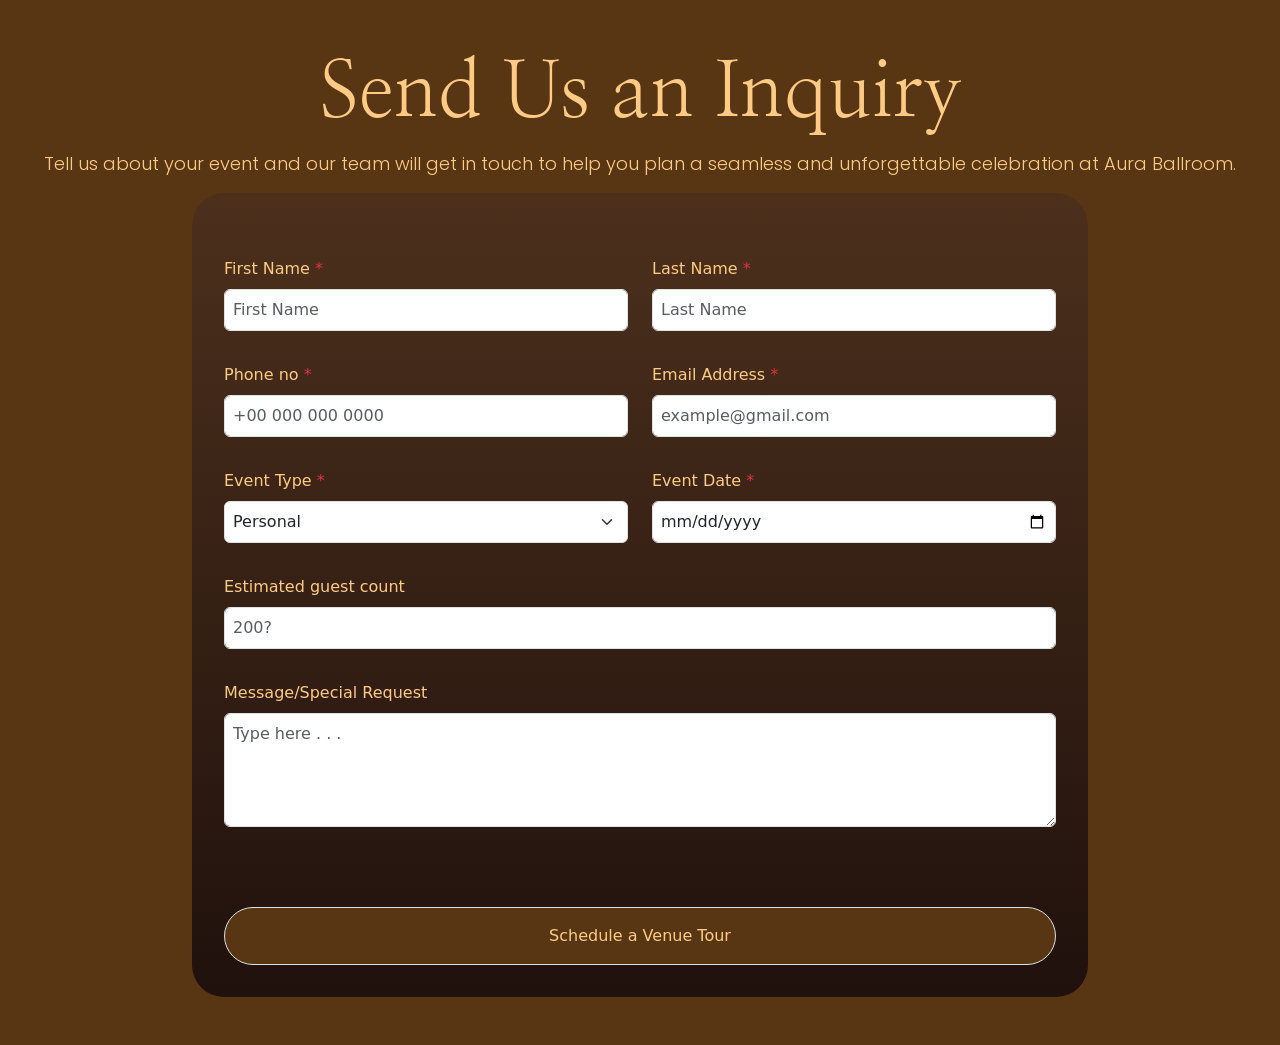
==== contact/index.html @ 557dffec "add : contact page" ====
<!DOCTYPE html>
<html lang="en">

<head>
    <meta charset="UTF-8">
    <meta name="viewport" content="width=device-width, initial-scale=1.0">
    <title>Contact - Aura</title>


    <!-- fonts -->
    <link rel="preconnect" href="https://fonts.googleapis.com">
    <link rel="preconnect" href="https://fonts.gstatic.com" crossorigin>
    <link
        href="https://fonts.googleapis.com/css2?family=Poppins:ital,wght@0,100;0,200;0,300;0,400;0,500;0,600;0,700;0,800;0,900;1,100;1,200;1,300;1,400;1,500;1,600;1,700;1,800;1,900&display=swap"
        rel="stylesheet">

    <!-- BootStrap -->
    <link href="https://cdn.jsdelivr.net/npm/bootstrap@5.3.8/dist/css/bootstrap.min.css" rel="stylesheet"
        integrity="sha384-sRIl4kxILFvY47J16cr9ZwB07vP4J8+LH7qKQnuqkuIAvNWLzeN8tE5YBujZqJLB" crossorigin="anonymous">
    <script defer src="https://cdn.jsdelivr.net/npm/bootstrap@5.3.8/dist/js/bootstrap.bundle.min.js"
        integrity="sha384-FKyoEForCGlyvwx9Hj09JcYn3nv7wiPVlz7YYwJrWVcXK/BmnVDxM+D2scQbITxI"
        crossorigin="anonymous"></script>


    <!-- css files -->
    <link rel="stylesheet" href="./../style.css">
    <link rel="stylesheet" href="./contact.css" />
</head>

<body>
    <section id="send_us_an_inquiry_section">
        <div id="send_us_an_inquiry_container" class="
            text-center 
            py-5
            ">
            <h1>Send Us an Inquiry</h1>
            <p>Tell us about your event and our team will get in touch to help you plan a seamless and unforgettable
                celebration at Aura Ballroom.</p>

            <!-- form -->
            <form id="form_container" class="
            container
            p-3
            pt-5
            rounded-5
            " style="
            width:70%;    
            background-color: transparent;
            background-image: linear-gradient(180deg, #4C301C 0%, #20110D 100%);
            ">

                <!-- first row for first last name -->
                <div class="row p-3">
                    <div class="col-6 text-start">
                        <label for="firstName" class="form-label">First Name <span class="text-danger">*</span></label>
                        <input type="text" id="firstName" class="form-control p-2" placeholder="First Name" required>
                    </div>
                    <div class="col-6 text-start">
                        <label for="lastName" class="form-label text-start">Last Name <span
                                class="text-danger">*</span></label>
                        <input type="text" id="lastName" class="form-control p-2" placeholder="Last Name" required>
                    </div>
                </div>

                <!-- second row for phone email -->
                <div class="row p-3">
                    <div class="col-6 text-start">
                        <label for="PhoneNumber" class="form-label">Phone no <span class="text-danger">*</span></label>
                        <input type="tel" id="PhoneNumber" class="form-control p-2" placeholder="+00 000 000 0000" required>
                    </div>
                    <div class="col-6 text-start">
                        <label for="email" class="form-label text-start">Email Address <span
                                class="text-danger">*</span></label>
                        <input type="email" id="email" class="form-control p-2" placeholder="example@gmail.com" required>
                    </div>
                </div>

                <!-- third row for eventTypes eventDates -->
                <div class="row p-3">
                    <div class="col-6 text-start">
                        <label for="EventType" class="form-label">Event Type <span class="text-danger">*</span></label>
                        <select id="EventType" class="form-select p-2" required>
                            <option value="personal">Personal</option>
                            <option value="corporate">Corporate</option>
                            <option value="wedding">Wedding</option>
                        </select>
                    </div>
                    <div class="col-6 text-start">
                        <label for="EventDate" class="form-label text-start">Event Date <span
                                class="text-danger">*</span></label>
                        <input type="date" id="EventDate" class="form-control p-2" required>
                    </div>
                </div>

                <!-- fourth row for guest count -->
                <div class="row p-3">
                    <div class="text-start">
                        <label for="GuestCount" class="form-label">Estimated guest count</label>
                        <input type="number" id="GuestCount" class="form-control p-2" placeholder="200?">
                    </div>
                </div>

                <!-- fifth row for message -->
                <div class="row p-3">
                    <div class="text-start">
                        <label for="Message" class="form-label">Message/Special Request</label>
                        <textarea id="Message" class="form-control p-2" rows="4" placeholder="Type here . . ."></textarea>
                    </div>
                </div>

                <!-- submit button -->
                <div class="row p-3">
                    <div class="text-center pt-5">
                        <button id="submit_form_btn" type="submit" 
                        class="p-3 rounded-5 border w-100" 
                        style="
                        border : none;
                        ">Schedule a Venue Tour</button>
                    </div>
                </div>

            </form>
        </div>
    </section>
</body>

</html>
---- style.css ----
@font-face {
    font-family : inter;
    src : url("./public/assets/fonts/Inter/Inter-VariableFont_opsz,wght.ttf") format("truetype");
    font-weight: 100 900;
    font-style: normal;
    font-display :swap;
}
@font-face {
    font-family : inter;
    src : url("./public/assets/fonts/Inter/Inter-Italic-VariableFont_opsz,wght.ttf") format("truetype");
    font-weight: 100 900;
    font-style: italic;
    font-display :swap;
}
@font-face {
    font-family : Nanum Myeongjo ExtraBold;
    src : url("./public/assets/fonts/Nanum_Myeongjo/NanumMyeongjo-ExtraBold.ttf") format("truetype");
    font-display :swap;
}
@font-face {
    font-family : Nanum Myeongjo Bold;
    src : url("./public/assets/fonts/Nanum_Myeongjo/NanumMyeongjo-Bold.ttf") format("truetype");
    font-display :swap;
}
@font-face {
    font-family : Nanum Myeongjo;
    src : url("./public/assets/fonts/Nanum_Myeongjo/NanumMyeongjo-Regular.ttf") format("truetype");
    font-display :swap;
}

:root {
    /* Brand Colors */
    --e-global-color-primary: #25120E;
    --e-global-color-secondary: #FEF5EA;
    --e-global-color-accent: #FFB858;
    --e-global-color-skin: #FFDCA6;
    --e-global-color-lightbrown: #3A2118;
    --e-global-color-white: #FFFFFF;
    --e-global-color-rosegold: #FFCB84;
    --e-global-color-darkestbrown: #1B0707;
    --e-global-color-brown: #2B1B14;
}

/* Global */
*,
::before,
::after {
    box-sizing: border-box;
    margin: 0;
    padding: 0;
}

body {
    background-color: var(--e-global-color-secondary);
    color: var(--e-global-color-primary);
}

li {
    list-style: none;
}

/* white bg section template */
.light_bg_section {
    background-color: var(--e-global-color-secondary);
    color: var(--e-global-color-primary);
    text-align: center;
    padding: 4rem 0rem;
    display: flex;
    justify-content: center;
    flex-direction: column;
    align-items: center;
}

/* brown bg section template */
.darkest_bg_section {
    background-color: var(--e-global-color-darkestbrown);
    color: var(--e-global-color-accent);
    text-align: center;
    padding: 4rem 0rem;
    display: flex;
    justify-content: center;
    flex-direction: column;
    align-items: center;
}

/* dark brown bg section template */
.brown_bg_section {
    background-color: var(--e-global-color-brown);
    color: var(--e-global-color-accent);
    text-align: center;
    padding: 4rem 0rem;
    display: flex;
    justify-content: center;
    flex-direction: column;
    align-items: center;
}

.brown_bg_section>h2 {
    color: var(--e-global-color-accent);
    font-size: 2rem;
    padding: 1rem;
}

/* divider */
.divider {
    padding: 1rem;
}


/* navbar section */
.logo>img {
    height: 5rem;
}

.navbar {
    background-color: var(--e-global-color-primary);
    color: var(--e-global-color-white);
    display: flex;
    align-items: center;
    justify-content: space-between;
    padding: 0 6rem;
    height: 6rem;
    width: 100%;
    flex-wrap: wrap;    
    font-family: "Inter", Sans-serif;
    font-size: 1rem;
    font-weight: 400;
}

.navbar>ul {
    list-style: none;
    display: flex;
    gap: 3rem;
}

.navbar>ul>li {
    position: relative;
}

.navbar>ul>li>a,
.navbar>a {
    color: var(--e-global-color-white);
    text-decoration: none;
}

.navbar_submenu {
    display: none;
    position: absolute;
    top: 100%;
    left: 0;
    list-style: none;
    background-color: var(--e-global-color-primary);
    padding: 1rem;
    min-width: 180px;
    box-shadow: 0px 8px 16px rgba(0, 0, 0, 0.2);
    z-index: 9;


    flex-direction: column;
    gap: 1rem;
}

.navbar_submenu>li>a {
    color: var(--e-global-color-white);
    text-decoration: none;
    display: block;
    white-space: nowrap;
}


.navbar>ul>li:hover .navbar_submenu {
    display: flex;
}

.navbar>ul>li>a.active {
    color: var(--e-global-color-accent);
    text-decoration: none;
}

.navbar ul li a:hover {
    color: var(--e-global-color-accent);
    text-decoration: none;
    transition: color 0.2s ease-in-out;
}

.btn {
    background: linear-gradient(180deg, #E3A64F 0%, #AD6908 100%);
    color: var(--e-global-color-primary);
    padding: 0.5rem 2rem;
    border: 1px solid var(--e-global-color-skin);
    border-radius: 2rem;
    height: 3rem;
    cursor: pointer;
    display: flex;
    align-items: center;
}

.bg_video_section {
    display: grid;
    width: 100%;
    height: 100vh;
    overflow: hidden;
}

.bg_video_section>video,
.bg_video_text_overlay {
    grid-area: 1 / 1;
    width: 100%;
    height: 100%;
}

.bg_video_section>video {
    object-fit: cover;
    pointer-events: none;
}

.bg_video_text_overlay {
    display: flex;
    flex-direction: column;
    justify-content: center;
    align-items: center;
    text-align: center;
    color: #ffffff;
    background: rgba(0, 0, 0, 0.4);
    z-index: 2;
}

.bg_video_text_overlay>h2 {
    color: #FFB858;
    padding: 1rem;
    font-family: "Poppins", Sans-serif;
    font-size: 36px;
    font-weight: 300;
    letter-spacing: 1px;
}

.bg_video_text_overlay>h1 {
    color: #ffdca6;
    font-family: "Nanum Myeongjo", Sans-serif;
    font-size: 60px;
    font-weight: 400;
    line-height: 1.3em;
;
}

/* hero_2 section */
.hero_2 h2 {
    font-family: "Poppins", Sans-serif;
    font-size: 32px;
    font-weight: 300;
    letter-spacing: 2px;
    color: #25120e;
}

.hero_2 h1 {
    font-family: "Nanum Myeongjo", Sans-serif;
    font-size: 60px;
    font-weight: 400;
}

.hero_2 p {
    color: #25120e;
    padding: 1rem;
    width: 60%;
    text-align: center;
    font-family: "Poppins", Sans-serif;
    font-size: 18px;
    font-weight: 300;
}


.btn_book_a_venue {
    background: var(--e-global-color-lightbrown);
    color: var(--e-global-color-rosegold);
    padding: 0.5rem 1.5rem;
    border: 1px solid var(--e-global-color-skin);
    border-radius: 2rem;
    cursor: pointer;
    display: flex;
    align-items: center;
    justify-content: center;
    font-family: "Inter", Sans-serif;
    font-size: 20px;
    font-weight: 400;
}

/* features section */
.feature_bar {
    background-color: var(--e-global-color-lightbrown);
    color: var(--e-global-color-accent);
    padding: 1rem 6rem;
    border-bottom: 1px solid var(--e-global-color-skin);
}

.feature_bar ul {
    list-style: none;
    display: flex;
    flex-direction: row;
    justify-content: space-around;
    align-items: center;
    flex-wrap: wrap;
    width: 100%;
    font-family: "Poppins", Sans-serif;
    font-size: 16px;
    font-weight: 300;
}

/* carousal_section */

.carousal_section{
    background-color: var(--e-global-color-brown);
    position : relative;
    padding: 1rem;
}

.carousal_slider{
    position : relative;
    background-color : blue;
    height : 60vh;
    width : 100%;
    overflow : hidden;
    border-radius: 1rem;
}

.carousal_item > img{
    position : absolute;
    top : 0;
    left : 50%;
    height : 100%;
    width : 100%;
    transform : translateX(-50%);
    object-fit : cover;
    object-position : center center;
}

.carousal_item{
    opacity: 0;
    visibility: hidden;
    z-index: 0;
}

.active {
    opacity: 1;
    visibility: visible;
    z-index: 5;
}

.carousal_controls{
    display : flex;
    justify-content : space-between;
    position : absolute;
    z-index : 9;
    top : 50%;
    width: 100%;
    transform : translateY(-50%);
    transform : translateX(-1%);
}

.carousal_controls > button{
    background: linear-gradient(180deg, #E3A64F 0%, #AD6908 100%);
    color: var(--e-global-color-primary);
    padding: 2rem 0.5rem;
    border: 1px solid var(--e-global-color-skin);
    border-radius: 2rem;
    height: 3rem;
    cursor: pointer;
    display: flex;
    align-items: center;
}

/* services section */
.services h2 {
    font-family: "Poppins", Sans-serif;
    font-size: 32px;
    font-weight: 300;
    letter-spacing: 2px;
}

.services h1 {
    color: var(--e-global-color-rosegold);
    width: 60%;
    font-family: "Nanum Myeongjo", Sans-serif;
    font-size: 60px;
    font-weight: 400;
}

.services>div>p {
    color: var(--e-global-color-white);
    padding: 1rem;
    width: 60%;
    text-align: center;
    font-family: "Poppins", Sans-serif;
    font-size: 18px;
    font-weight: 300;
}

.btn_explore_all_services {
    padding: 1rem 2rem;
    cursor: pointer;    
    font-family: "Poppins", Sans-serif;
    font-size: 24px;
    font-weight: 300;
}

.services_cards {
    display: grid;
    grid-template-columns: repeat(2, 1fr);
    grid-template-rows: repeat(2, 1fr);
    justify-content: center;
    gap: 3rem;
    padding: 4rem 0rem;
}

.services_card {
    border: 1px solid var(--e-global-color-accent);
    background-color: var(--e-global-color-lightbrown);
    display: flex;
    flex-direction: column;
    justify-content: space-between;
    border-radius: 1rem;
    padding: 1.5rem;
    width: 40vw;
}

.services_card>img {
    border: 2px solid var(--e-global-color-accent);
    width: 100%;
    border-radius: 1rem;
}

.services_card>h2 {
    padding-top: 1rem;
    font-family: "Nanum Myeongjo", Sans-serif;
    font-size: 36px;
    font-weight: 400;
}

.services_card>p {
    color: var(--e-global-color-white);
    padding: 1rem;
    text-align: center;
    font-family: "Poppins", Sans-serif;
    font-size: 18px;
    font-weight: 300;
}


/* why choose auraballroom section */
.why_choose_aura_ballroom h2 {
    color: var(--e-global-color-primary);
    font-family: "Poppins", Sans-serif;
    font-size: 32px;
    font-weight: 300;
    letter-spacing: 2px;
}

.why_choose_aura_ballroom h1 {
    color: var(--e-global-color-primary);
    width: 60%;
    font-family: "Nanum Myeongjo", Sans-serif;
    font-size: 60px;
    font-weight: 400;
}

.why_choose_aura_ballroom>p {
    color: var(--e-global-color-primary);
    padding: 1rem;
    width: 60%;
    text-align: center;
    font-family: "Poppins", Sans-serif;
    font-size: 18px;
    font-weight: 300;
}

.cards_container {
    display: grid;
    grid-template-columns: repeat(3, 1fr);
    grid-template-rows: repeat(2, 1fr);
    justify-content: center;
    align-items: center;
    gap: 2rem;
    padding: 2rem;
}

.cards_container>.card {
    border: 1px solid var(--e-global-color-accent);
    background-color: var(--e-global-color-lightbrown);
    display: flex;
    flex-direction: column;
    align-items: center;
    border-radius: 1rem;
    padding: 1.5rem;
    height: 100%;
}

.cards_container>.card>h2 {
    color: var(--e-global-color-accent);
    padding: 0.5rem 0rem;    
    font-family: "Nanum Myeongjo", Sans-serif;
    font-size: 26px;
    font-weight: 400;
}

.cards_container>.card>p {
    padding-top: 1rem;
    color: var(--e-global-color-white);
    font-family: "Poppins", Sans-serif;
    font-size: 15px;
    font-weight: 300;
}

.card_icon {
    width: 2rem;
    height: 2rem;
    border-radius: 50%;
    margin-bottom: 1rem;
}

.card_icon svg {
    width: 100%;
    height: 100%;
    fill: var(--e-global-color-accent);
}

.btn_book_a_private_tour {
    color: var(--e-global-color-brown);
    padding: 0.5rem 2rem;
    height: 3rem;
    cursor: pointer;
    display: flex;
    align-items: center;
    font-family: "Poppins", Sans-serif;
    font-size: 24px;
    font-weight: 300;
}

/* our venue section */
.our_venue_section {
    background-color: #3A2418;
    color: var(--e-global-color-rosegold);
    display: flex;
    flex-direction: column;
    align-items: center;
    padding: 4rem 0rem;
}

.our_venue_section>h2 {
    color: var(--e-global-color-accent);
    font-family: "Poppins", Sans-serif;
    font-size: 32px;
    font-weight: 300;
    letter-spacing: 2px;
}

.our_venue_section>h1 {
    color: var(--e-global-color-rosegold);
    width: 60%;
    font-family: "Nanum Myeongjo", Sans-serif;
    font-size: 60px;
    font-weight: 400;
}

.our_venue_content {
    display: flex;
    gap: 1rem;
    padding: 3rem 0rem;
    max-width: 80%;
}

.our_venue_content>div>img {
    border-radius: 1rem;
    height: 80vh;
}

.our_venue_features {
    color: var(--e-global-color-rosegold);
    display: flex;
    flex-direction: column;
    justify-content: space-between;
    height: 80vh;
}

.our_venue_feature {
    border: 1px solid var(--e-global-color-accent);
    border-radius: 1rem;
    height: 30%;
}

.our_venue_feature>h2 {
    padding: 1rem;
    font-family: "Nanum Myeongjo", Sans-serif;
    font-size: 24px;
    font-weight: 400;
}

.our_venue_feature>p {
    padding: 1rem;
    font-family: "Poppins", Sans-serif;
    font-size: 12px;
    font-weight: 300;
}

/* a_glimpse_of_the_aura_experience_section */
.a_glimpse_of_the_aura_experience_section {
    background-color: #2B1B14;
    padding: 4rem 0rem;
    display: flex;
    flex-direction: column;
    align-items: center;
    padding: 4rem 0rem;
}

.a_glimpse_of_the_aura_experience_section>h2 {
    color: var(--e-global-color-accent);
    padding: 1rem;
    font-family: "Poppins", Sans-serif;
    font-size: 28px;
    font-weight: 300;
}

.a_glimpse_of_the_aura_experience_category_bar {
    padding: 1rem;
    display: flex;
    gap: 0.5rem;
}

.a_glimpse_of_the_aura_experience_category_item {
    background-color: #55361E;
    color: var(--e-global-color-accent);
    border: 1px solid var(--e-global-color-accent);
    border-radius: 1rem;
    padding: 0.5rem 1rem;
    font-size: 0.8rem;
}

.photo_grid {
    display: grid;
    grid-template-columns: repeat(3, 1fr);
    grid-template-rows: repeat(2, 1fr);
    gap: 1rem;
}

.photo_grid_item>img {
    border: 2px solid var(--e-global-color-accent);
    border-radius: 1rem;
}

.btn_explore_full_gallery {
    color: var(--e-global-color-accent);
    padding: 4rem 0rem;
    cursor: pointer;
    font-family: "Poppins", Sans-serif;
    font-size: 24px;
    font-weight: 300;
}

/* what_our_clients_say_section */
.what_our_clients_say_section {
    background-color: #F7F1E8;
    color: #25120e;
    display: flex;
    flex-direction: column;
    align-items: center;
    padding: 4rem 0rem;
}

.what_our_clients_say_section>h2 {
    font-family: "Poppins", Sans-serif;
    font-size: 32px;
    font-weight: 300;
    letter-spacing: 2px;
}

.what_our_clients_say_section>h1 {
    font-family: "Nanum Myeongjo", Sans-serif;
    font-size: 60px;
    font-weight: 400;
}

.what_our_clients_say_section>p {
    font-family: "Poppins", Sans-serif;
    font-size: 18px;
    font-weight: 300;
}

.customer_review_container {
    display: grid;
    grid-template-columns: repeat(3, 1fr);
    justify-content: center;
    gap: 1rem;
    padding: 6rem 6rem;
}

.customer_review_card {
    background-color: var(--e-global-color-lightbrown);
    display: flex;
    flex-direction: column;
    align-items: center;
    border-radius: 0.5rem;
    padding: 1.5rem;
    height: 70vh;
}

.customer_review_pfp>svg {
    fill: #C9A04E;
    width: 5rem;
    height: 5rem;
    border-radius: 50%;
    margin-bottom: 1rem;
}

.customer_review_stars {
    color: #C9A04E;
    font-family: "Nanum Myeongjo", Sans-serif;
    font-size: 24px;
    font-weight: 600;
}

.customer_review_text {
    color: #D9CFC4;
    text-align: center;
    padding: 1rem 0rem;
    font-family: "Poppins", Sans-serif;
    font-size: 16px;
    font-weight: 300;
}

.customer_review_name {
    color: #FFB858;
    text-align: center;
    padding: 1rem 0rem;
    font-family: "Poppins", Sans-serif;
    font-size: 20px;
    font-weight: 400;
}

.customer_review_event {
    color: #FFFFFF;
    font-family: "Poppins", Sans-serif;
    font-size: 16px;
    font-weight: 400;
}

/* where_we_serve_section */
.where_we_serve_section {
    padding: 4rem 0rem;
    background-color: #3A2418;
    display: flex;
    flex-direction: column;
    align-items: center;
    text-align: center;
}

.where_we_serve_section>h2 {
    color: #FFB858;
    font-family: "Poppins", Sans-serif;
    font-size: 32px;
    font-weight: 300;
    letter-spacing: 2px;
}

.where_we_serve_section>h1 {
    color: #FFCB84;
    font-family: "Nanum Myeongjo", Sans-serif;
    font-size: 60px;
    font-weight: 400;
}

.where_we_serve_section>p {
    color: #FFFFFF;
    max-width: 800px;
    font-family: "Poppins", Sans-serif;
    font-size: 18px;
    font-weight: 300;
}

.capsule_pointers {
    padding: 3rem;
    display: flex;
    justify-content: center;
    gap: 1rem;
}

.capsule {
    border: 1px solid #FFB858;
    background-color: #2B1B14;
    border-radius: 8rem;
    display: flex;
    align-items: center;
    padding: 1rem;
    gap: 1rem;
    width: 25%;
}

.capsule_icon>svg {
    fill: #C9A04E;
    height: 2em;
}

.capsule_text {
    color: #FFFFFF;
    text-align: left;    
    font-family: "Poppins", Sans-serif;
    font-size: 20px;
    font-weight: 300;
}

.map>iframe {
    border: 2px solid #FFB858;
    border-radius: 1rem;
    width: 80vw;
    height: 60vh;
}

/* service_areas_section */
.service_areas_section {
    background-color: #2B1B14;
    color: #FFB858;
    display: flex;
    flex-direction: column;
    align-items: center;
    padding: 2rem 0rem;
}

.service_areas_section>h1 {
    font-family: "Poppins", Sans-serif;
    font-size: 28px;
    font-weight: 300;
}

.areas_list {
    display: flex;
    justify-content: center;
    flex-wrap: wrap;
    padding: 2rem 0rem;
    gap: 0.5rem;
    width: 80%;
    font-family: "Poppins", Sans-serif;
    font-size: 15px;
    font-weight: 300;
}

.areas_list>li:not(:last-child)::after {
    content: "|";
    margin: 0 0.75rem;
}

/* begin_your_journey_section */
.begin_your_journey_section {
    background-color: #F7F1E8;
    color: #25120E;
    display: flex;
    flex-direction: column;
    align-items: center;
    text-align: center;
    padding: 4rem 0rem;
}

.begin_your_journey_section>h1 {
    font-family: "Poppins", Sans-serif;
    font-size: 32px;
    font-weight: 300;
    letter-spacing: 2px;
}

.begin_your_journey_section>h2 {
    width: 70%;
    font-family: "Nanum Myeongjo", Sans-serif;
    font-size: 60px;
    font-weight: 400;
}

.divider_v1 {
    width: 4rem;
    height: 2px;
    background-color: #A8783C;
    margin: 2rem auto;
    border: none;
}

.begin_your_journey_section>p {
    width: 70%;
    font-family: "Poppins", Sans-serif;
    font-size: 18px;
    font-weight: 300;
}

.buttons_bar {
    display: flex;
    gap: 1rem;
    padding: 2rem 0rem;
}

.book_a_venue_btn {
    background-color: #2B1B14;
    color: #FFB858;
    border: 2px solid #FFB858;
    border-radius: 2rem;
    padding: 0.5rem 1rem;
    font-family: "Inter", Sans-serif;
    font-size: 16px;
    font-weight: 400;
}

.check_availability_btn {
    border: 1px solid #2B1B14;
    background-color: transparent;
    color: #2B1B14;
    border-radius: 2rem;
    font-size: 1.2rem;
    padding: 0.5rem 1rem;
    font-family: "Inter", Sans-serif;
    font-size: 16px;
    font-weight: 400;
}

/* get in touch section */
.get_in_touch_section>h1 {
    color: #FFB858;
    font-family: "Poppins", Sans-serif;
    font-size: 32px;
    font-weight: 300;
    letter-spacing: 2px;
}

.get_in_touch_section>h2 {
    color: #FFCB84;
    width: 70%;
    font-family: "Nanum Myeongjo", Sans-serif;
    font-size: 60px;
    font-weight: 400;
}

.get_in_touch_section>p {
    color: #D9CFC4;
    padding: 1rem;
    width: 70%;
    text-align: center;
    font-family: "Poppins", Sans-serif;
    font-size: 18px;
    font-weight: 300;
}

.get_in_touch_section {
    background-color: #5A3A20;
    display: flex;
    flex-direction: column;
    align-items: center;
    text-align: center;
    padding: 4rem 0rem;
}

.contact_info_area {
    width: 4rem;
    padding: 4rem 6rem;
    display: flex;
    gap: 1rem;
    width: 100%;
}

.contact_information {
    background-color: #4A2E18;
    border: 2px solid #C9A04E;
    border-radius: 1rem;
    width: 30vw;
    padding: 2rem;
    display: flex;
    flex-direction: column;
    gap: 2rem;
}

.contact_information>h3 {
    color: #E8C97A;
    padding: 0.5rem 0rem;
    text-align: left;
    font-family: "Poppins", Sans-serif;
    font-size: 24px;
    font-weight: 400;
}

.info_item {
    display: flex;
    align-items: center;
    gap: 1rem;
}

.info_item_icon>svg {
    fill: #C9A04E;
    height: 2.5rem;
    width: 2.5rem;
}

.info_item_details {
    display: flex;
    flex-direction: column;
    text-align: left;
    gap: 1rem;
}

.info_item_heading {
    color: #FFFFFF;
    font-family: "Poppins", Sans-serif;
    font-size: 18px;
    font-weight: 300;
}

.info_item_description {
    color: #FFCB84;
    font-family: "Poppins", Sans-serif;
    font-size: 18px;
    font-weight: 400;
}

.event_inquiry_form {
    background-color: #4A2E18;
    border: 2px solid #C9A04E;
    border-radius: 1rem;
    width: 70%;
    padding: 2rem;
    display: flex;
    flex-direction: column;
    align-items: flex-start;
    gap: 2rem;
}

.event_inquiry_form>h3 {
    color: #E8C97A;
    text-align: left;
    font-family: "Poppins", Sans-serif;
    font-size: 24px;
    font-weight: 400;
}

.event_inquiry_form>p {
    color: #FFFFFF;
    text-align: left;
    font-family: "Poppins", Sans-serif;
    font-size: 16px;
    font-weight: 300;
}

.event-inquiry-form {
    width: 100%;
    display: flex;
    flex-direction: column;
    gap: 1.5rem;
}


.form-row {
    display: flex;
    gap: 1.5rem;
    width: 100%;
}


.form-group {
    display: flex;
    flex-direction: column;
    align-items: flex-start;
    gap: 0.5rem;
    flex: 1;
    width: 100%;
}


.field-container {
    display: flex;
    flex-direction: column;
    align-items: flex-start;
    gap: 0.25rem;
    flex: 1;
    width: 100%;
}


.form-group>label {
    color: #ffb858;
    font-size: 1.1rem;
    font-weight: 400;
}


.field-container>label {
    color: #FFCB84;
    font-size: 0.9rem;
    font-weight: 300;
    margin-top: 0.2rem;
}

.event-inquiry-form label .required {
    color: #ff4d4d;
    font-weight: bold;
    margin-left: 2px;
}


.event-inquiry-form input[type="text"],
.event-inquiry-form input[type="tel"],
.event-inquiry-form input[type="email"],
.event-inquiry-form input[type="date"],
.event-inquiry-form input[type="number"],
.event-inquiry-form select,
.event-inquiry-form textarea {
    width: 100%;
    box-sizing: border-box;
    background-color: #5A3A20;
    border: 1px solid #C9A04E;
    border-radius: 0.5rem;
    padding: 0.8rem 1rem;
    color: #FFFFFF;
    font-size: 1.1rem;
    outline: none;
    font-family: inherit;
    transition: border-color 0.2s ease-in-out;
}


.event-inquiry-form input:focus,
.event-inquiry-form select:focus,
.event-inquiry-form textarea:focus {
    border-color: #FFB858;
}


.event-inquiry-form select {
    appearance: none;
    background-image: url("data:image/svg+xml;charset=UTF-8,%3csvg xmlns='http://w3.org' viewBox='0 0 24 24' fill='%23C9A04E'%3e%3cpath d='M7 10l5 5 5-5z'/%3e%3c/svg%3e");
    background-repeat: no-repeat;
    background-position: right 1rem center;
    background-size: 1.5rem;
    padding-right: 2.5rem;
}


.event-inquiry-form textarea {
    resize: vertical;
    min-height: 8rem;
}


.submit-btn {
    background: none;
    border: none;
    color: #FFB858;
    font-size: 1.2rem;
    font-weight: 400;
    cursor: pointer;
    padding: 0.5rem 0rem;
    display: inline-flex;
    align-items: center;
    gap: 0.5rem;
    transition: color 0.2s ease;
}

.submit-btn:hover {
    color: #FFFFFF;
}


/* footer */
footer {
    background-color: var(--e-global-color-darkestbrown);
    color: var(--e-global-color-white);
    padding: 2rem 6rem;
    text-align: center;
}

.footer-nav {
    color: var(--e-global-color-white);
    display: flex;
    justify-content: space-between;
    align-items: flex-start;
    gap: 2rem;
}

.footer-nav ul {
    flex-direction: column;
    list-style: none;
    display: flex;
    align-items: flex-start;
    gap: 1.5rem;
    font-size: 1rem;
}

.footer-nav h2 {
    color: var(--e-global-color-accent);
    font-family: "Poppins", Sans-serif;
    font-size: 18px;
    font-weight: 300;
}

.footer-nav a, 
.footer-nav li {
    color: var(--e-global-color-white);
    text-decoration: none;
    font-family: "Poppins", Sans-serif;
    font-size: 16px;
    font-weight: 400;
}

.footer_brand_space {
    display: flex;
    flex-direction: column;
    align-items: center;
    gap: 1rem;
}


.footer_brand_logo>img {
    width: 18vw;
    padding-bottom: 1rem;
}

.footer_brand_description {
    text-align: left;
    width: 20vw;
    font-family: "Poppins", Sans-serif;
    font-size: 16px;
    font-weight: 300;
}

.footer_copyright_bar {
    display: flex;
    justify-content: space-between;
    align-items: center;
    padding: 1rem 0 0 0;
    color: var(--e-global-color-accent);
    font-family: "Poppins", Sans-serif;
    font-size: 14px;
    font-weight: 300;
}
---- contact/contact.css ----
@font-face{
    font-family : "Nanum Myeongjo";
    src : url("./public/assets/fonts/Nanum_Myeongjo/NanumMyeongjo-Regular.ttf") format("truetype");
}

@font-face{
    font-family : "Inter";
    src : url("./public/assets/fonts/Inter/Inter-VariableFont_opsz,wght.ttf") format("truetype");
}


#send_us_an_inquiry_container {
    background-color: #583614;
    color: #FFCB84;
}

#send_us_an_inquiry_container > h1 {
    font-family: "Nanum Myeongjo", Sans-serif;
    font-size: 78px;
    font-weight: 400;
}

#send_us_an_inquiry_container > p {
    font-family: "Poppins", Sans-serif;
    font-size: 18px;
    font-weight: 300;
}

#submit_form_btn{
    color : #FFCB84;
    background-color : #583614;
}

#submit_form_btn:hover {
    opacity : 0.7;
}
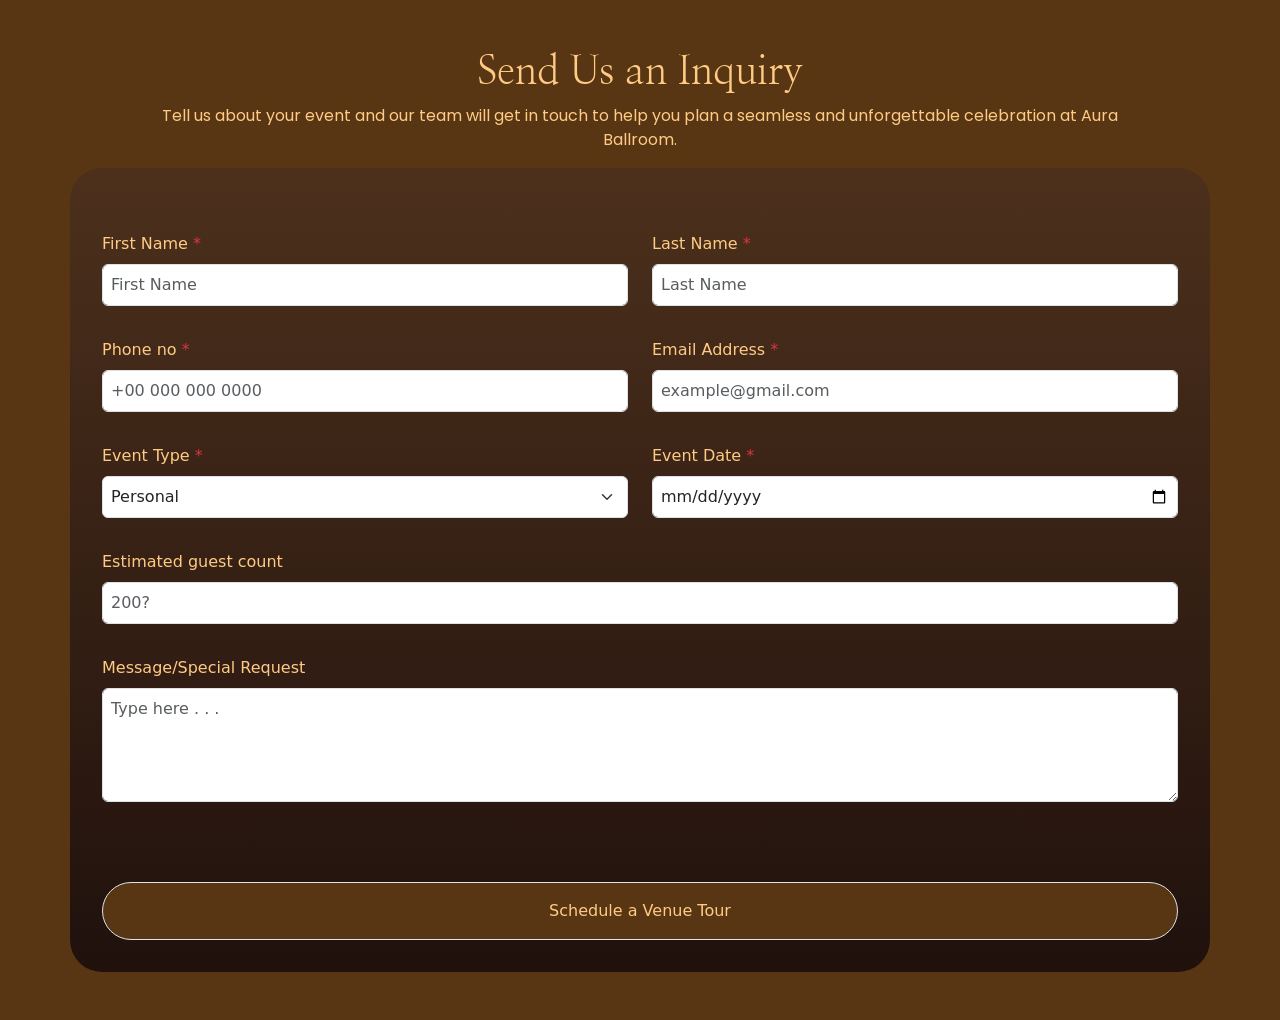
==== commit 7461e9f1: "update : responsive contact page" ====
--- a/contact/index.html
+++ b/contact/index.html
@@ -33,8 +33,8 @@
             text-center 
             py-5
             ">
-            <h1>Send Us an Inquiry</h1>
-            <p>Tell us about your event and our team will get in touch to help you plan a seamless and unforgettable
+            <h1 class="h1">Send Us an Inquiry</h1>
+            <p class="w-75 mx-auto">Tell us about your event and our team will get in touch to help you plan a seamless and unforgettable
                 celebration at Aura Ballroom.</p>
 
             <!-- form -->
@@ -44,18 +44,17 @@
             pt-5
             rounded-5
             " style="
-            width:70%;    
             background-color: transparent;
             background-image: linear-gradient(180deg, #4C301C 0%, #20110D 100%);
             ">
 
                 <!-- first row for first last name -->
                 <div class="row p-3">
-                    <div class="col-6 text-start">
+                    <div class="text-start col-md-6">
                         <label for="firstName" class="form-label">First Name <span class="text-danger">*</span></label>
                         <input type="text" id="firstName" class="form-control p-2" placeholder="First Name" required>
                     </div>
-                    <div class="col-6 text-start">
+                    <div class="text-start  col-md-6">
                         <label for="lastName" class="form-label text-start">Last Name <span
                                 class="text-danger">*</span></label>
                         <input type="text" id="lastName" class="form-control p-2" placeholder="Last Name" required>
@@ -64,11 +63,11 @@
 
                 <!-- second row for phone email -->
                 <div class="row p-3">
-                    <div class="col-6 text-start">
+                    <div class=" text-start col-md-6">
                         <label for="PhoneNumber" class="form-label">Phone no <span class="text-danger">*</span></label>
                         <input type="tel" id="PhoneNumber" class="form-control p-2" placeholder="+00 000 000 0000" required>
                     </div>
-                    <div class="col-6 text-start">
+                    <div class=" text-start col-md-6">
                         <label for="email" class="form-label text-start">Email Address <span
                                 class="text-danger">*</span></label>
                         <input type="email" id="email" class="form-control p-2" placeholder="example@gmail.com" required>
@@ -77,7 +76,7 @@
 
                 <!-- third row for eventTypes eventDates -->
                 <div class="row p-3">
-                    <div class="col-6 text-start">
+                    <div class=" text-start col-md-6">
                         <label for="EventType" class="form-label">Event Type <span class="text-danger">*</span></label>
                         <select id="EventType" class="form-select p-2" required>
                             <option value="personal">Personal</option>
@@ -85,7 +84,7 @@
                             <option value="wedding">Wedding</option>
                         </select>
                     </div>
-                    <div class="col-6 text-start">
+                    <div class=" text-start col-md-6">
                         <label for="EventDate" class="form-label text-start">Event Date <span
                                 class="text-danger">*</span></label>
                         <input type="date" id="EventDate" class="form-control p-2" required>
--- a/contact/contact.css
+++ b/contact/contact.css
@@ -16,14 +16,10 @@
 
 #send_us_an_inquiry_container > h1 {
     font-family: "Nanum Myeongjo", Sans-serif;
-    font-size: 78px;
-    font-weight: 400;
 }
 
 #send_us_an_inquiry_container > p {
     font-family: "Poppins", Sans-serif;
-    font-size: 18px;
-    font-weight: 300;
 }
 
 #submit_form_btn{
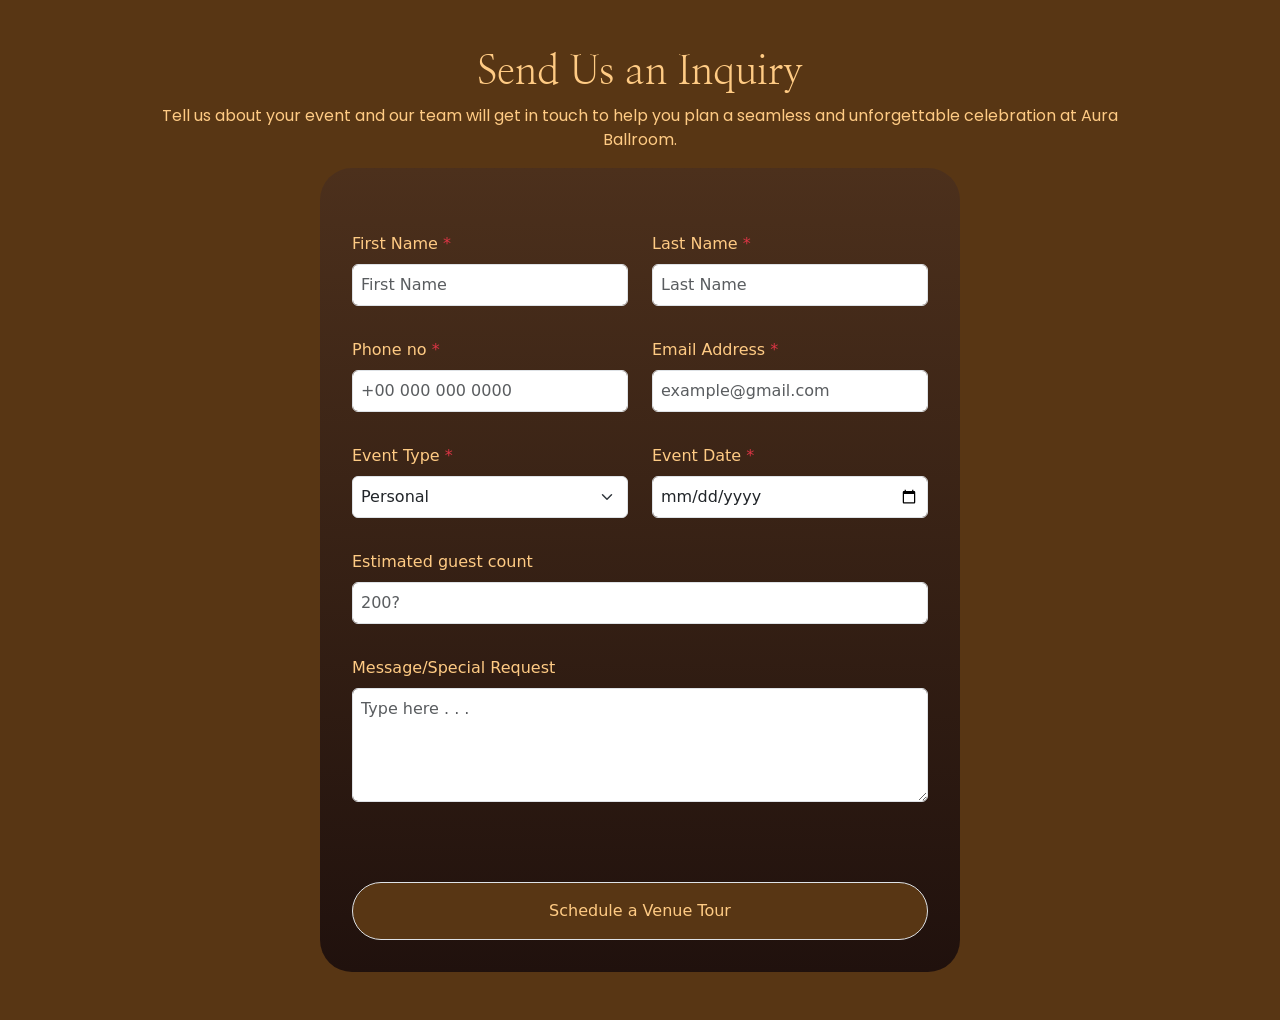
==== commit b0d0d5ec: "update : form with max-width" ====
--- a/contact/index.html
+++ b/contact/index.html
@@ -25,6 +25,11 @@
     <!-- css files -->
     <link rel="stylesheet" href="./../style.css">
     <link rel="stylesheet" href="./contact.css" />
+
+    <!-- scripts -->
+    <script defer src="./contact.js"></script>
+    <script defer src="./../script.js"></script>
+
 </head>
 
 <body>
@@ -34,7 +39,8 @@
             py-5
             ">
             <h1 class="h1">Send Us an Inquiry</h1>
-            <p class="w-75 mx-auto">Tell us about your event and our team will get in touch to help you plan a seamless and unforgettable
+            <p class="w-75 mx-auto">Tell us about your event and our team will get in touch to help you plan a seamless
+                and unforgettable
                 celebration at Aura Ballroom.</p>
 
             <!-- form -->
@@ -43,21 +49,27 @@
             p-3
             pt-5
             rounded-5
+            col-md-6
             " style="
             background-color: transparent;
             background-image: linear-gradient(180deg, #4C301C 0%, #20110D 100%);
             ">
 
+                <!-- splitforms secret api key -->
+                <input type="hidden" name="access_key" value="bedd4b31514b4e378123f8d38917cc2c">
+
                 <!-- first row for first last name -->
                 <div class="row p-3">
                     <div class="text-start col-md-6">
                         <label for="firstName" class="form-label">First Name <span class="text-danger">*</span></label>
-                        <input type="text" id="firstName" class="form-control p-2" placeholder="First Name" required>
+                        <input type="text" id="firstName" name="firstName" class="form-control p-2"
+                            placeholder="First Name">
                     </div>
                     <div class="text-start  col-md-6">
                         <label for="lastName" class="form-label text-start">Last Name <span
                                 class="text-danger">*</span></label>
-                        <input type="text" id="lastName" class="form-control p-2" placeholder="Last Name" required>
+                        <input type="text" id="lastName" name="lastName" class="form-control p-2"
+                            placeholder="Last Name">
                     </div>
                 </div>
 
@@ -65,12 +77,14 @@
                 <div class="row p-3">
                     <div class=" text-start col-md-6">
                         <label for="PhoneNumber" class="form-label">Phone no <span class="text-danger">*</span></label>
-                        <input type="tel" id="PhoneNumber" class="form-control p-2" placeholder="+00 000 000 0000" required>
+                        <input type="tel" id="PhoneNumber" name="PhoneNumber" class="form-control p-2"
+                            placeholder="+00 000 000 0000">
                     </div>
                     <div class=" text-start col-md-6">
                         <label for="email" class="form-label text-start">Email Address <span
                                 class="text-danger">*</span></label>
-                        <input type="email" id="email" class="form-control p-2" placeholder="example@gmail.com" required>
+                        <input type="email" id="email" name="email" class="form-control p-2"
+                            placeholder="example@gmail.com">
                     </div>
                 </div>
 
@@ -78,16 +92,17 @@
                 <div class="row p-3">
                     <div class=" text-start col-md-6">
                         <label for="EventType" class="form-label">Event Type <span class="text-danger">*</span></label>
-                        <select id="EventType" class="form-select p-2" required>
+                        <select id="EventType" name="EventType" class="form-select p-2">
                             <option value="personal">Personal</option>
                             <option value="corporate">Corporate</option>
                             <option value="wedding">Wedding</option>
+                            <option value="other">Other</option>
                         </select>
                     </div>
                     <div class=" text-start col-md-6">
                         <label for="EventDate" class="form-label text-start">Event Date <span
                                 class="text-danger">*</span></label>
-                        <input type="date" id="EventDate" class="form-control p-2" required>
+                        <input type="date" name="EventDate" id="EventDate" class="form-control p-2">
                     </div>
                 </div>
 
@@ -95,7 +110,8 @@
                 <div class="row p-3">
                     <div class="text-start">
                         <label for="GuestCount" class="form-label">Estimated guest count</label>
-                        <input type="number" id="GuestCount" class="form-control p-2" placeholder="200?">
+                        <input type="number" name="GuestCount" id="GuestCount" class="form-control p-2"
+                            placeholder="200?">
                     </div>
                 </div>
 
@@ -103,16 +119,18 @@
                 <div class="row p-3">
                     <div class="text-start">
                         <label for="Message" class="form-label">Message/Special Request</label>
-                        <textarea id="Message" class="form-control p-2" rows="4" placeholder="Type here . . ."></textarea>
+                        <textarea name="Message" id="Message" class="form-control p-2" rows="4"
+                            placeholder="Type here . . ."></textarea>
                     </div>
                 </div>
+
+                <!-- bot check -->
+                <input type="checkbox" name="botcheck" style="display:none">
 
                 <!-- submit button -->
                 <div class="row p-3">
                     <div class="text-center pt-5">
-                        <button id="submit_form_btn" type="submit" 
-                        class="p-3 rounded-5 border w-100" 
-                        style="
+                        <button id="submit_form_btn" type="submit" class="p-3 rounded-5 border w-100" style="
                         border : none;
                         ">Schedule a Venue Tour</button>
                     </div>
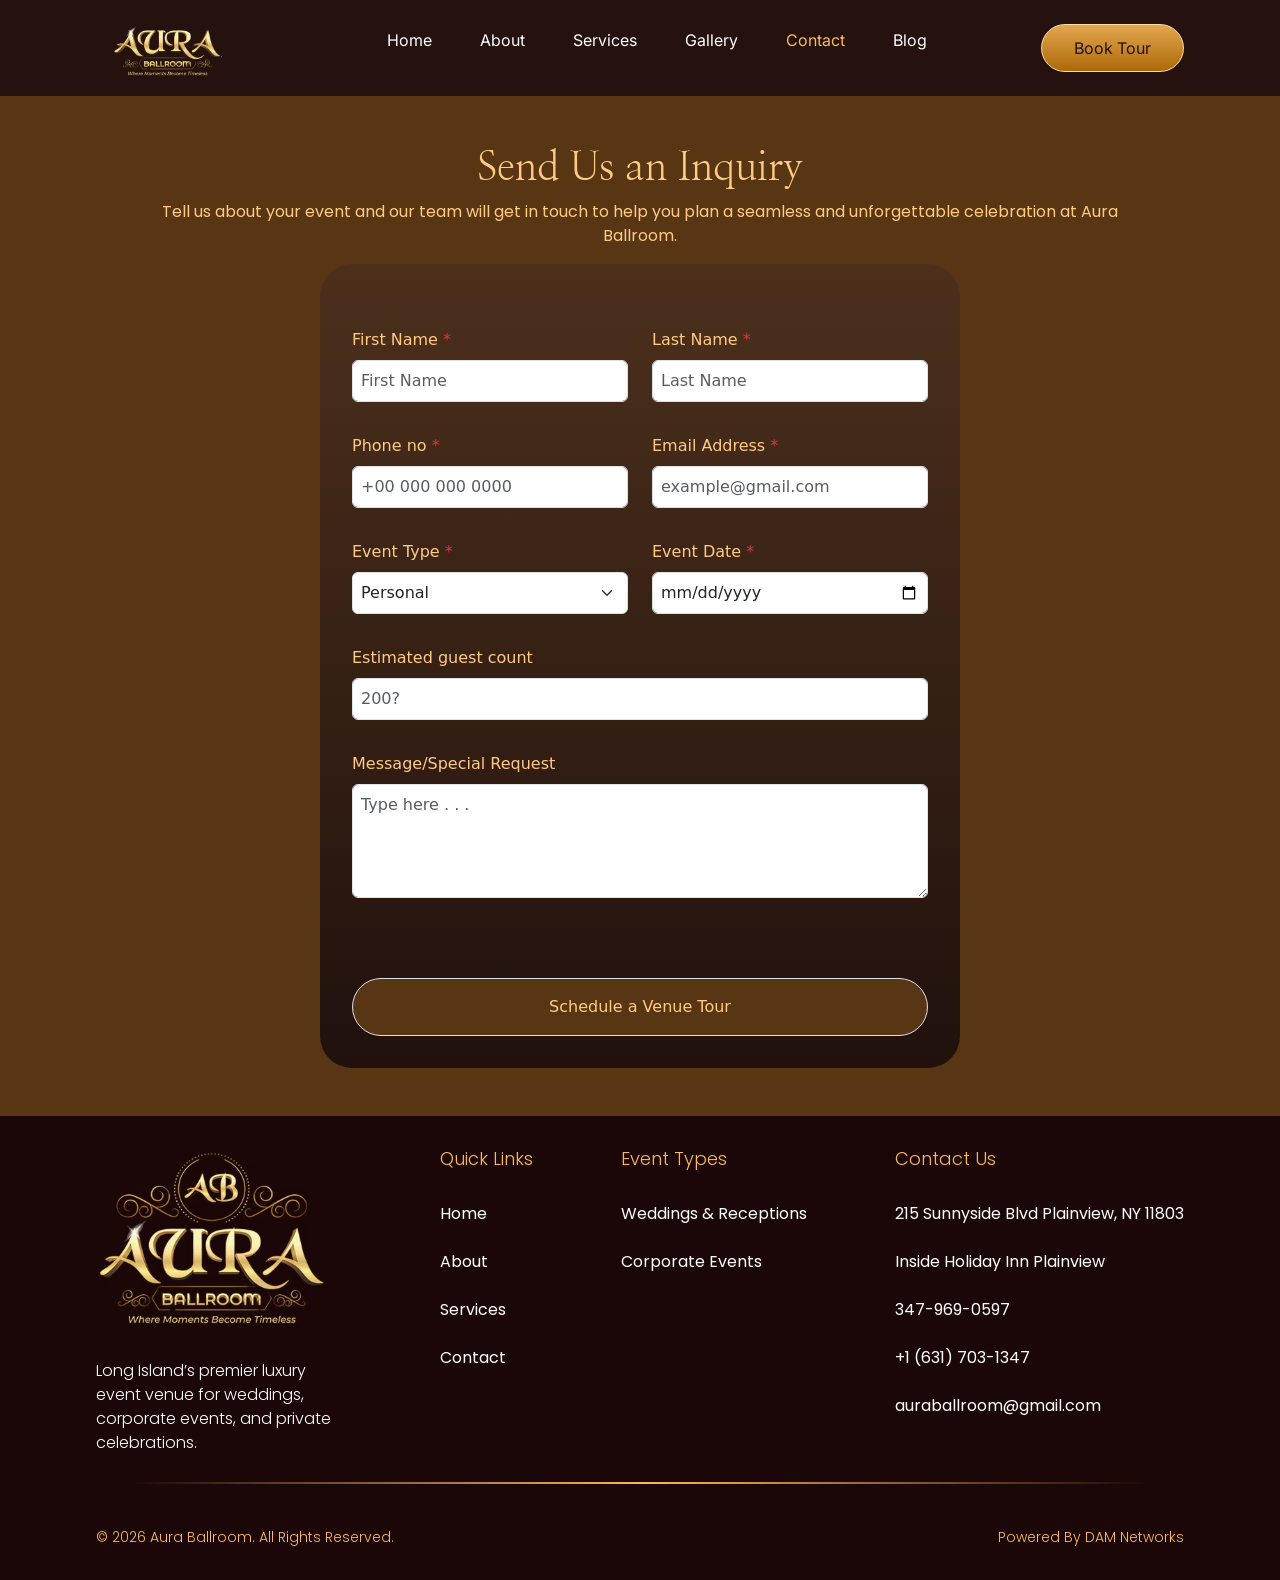
==== commit 695ef05e: "add : header and footer to all pages" ====
--- a/contact/index.html
+++ b/contact/index.html
@@ -5,14 +5,6 @@
     <meta charset="UTF-8">
     <meta name="viewport" content="width=device-width, initial-scale=1.0">
     <title>Contact - Aura</title>
-
-
-    <!-- fonts -->
-    <link rel="preconnect" href="https://fonts.googleapis.com">
-    <link rel="preconnect" href="https://fonts.gstatic.com" crossorigin>
-    <link
-        href="https://fonts.googleapis.com/css2?family=Poppins:ital,wght@0,100;0,200;0,300;0,400;0,500;0,600;0,700;0,800;0,900;1,100;1,200;1,300;1,400;1,500;1,600;1,700;1,800;1,900&display=swap"
-        rel="stylesheet">
 
     <!-- BootStrap -->
     <link href="https://cdn.jsdelivr.net/npm/bootstrap@5.3.8/dist/css/bootstrap.min.css" rel="stylesheet"
@@ -22,17 +14,60 @@
         crossorigin="anonymous"></script>
 
 
+    <!-- fonts -->
+    <link rel="preconnect" href="https://fonts.googleapis.com"/>
+    <link rel="preconnect" href="https://fonts.gstatic.com" crossorigin/>
+    <link
+        href="https://fonts.googleapis.com/css2?family=Poppins:ital,wght@0,100;0,200;0,300;0,400;0,500;0,600;0,700;0,800;0,900;1,100;1,200;1,300;1,400;1,500;1,600;1,700;1,800;1,900&display=swap"
+        rel="stylesheet"/>
+
+
     <!-- css files -->
-    <link rel="stylesheet" href="./../style.css">
+    <link rel="stylesheet" href="./../style.css"/>
+    <link rel="stylesheet" href="./../tablet.css" media="(max-width:1024px)"/>
+    <link rel="stylesheet" href="./../mobile.css" media="(max-width:480px)"/>
+    <link rel="stylesheet" href="./../animation.css" />
     <link rel="stylesheet" href="./contact.css" />
 
     <!-- scripts -->
+    <script defer src="./../script.js"></script>
+    <script defer src="./../mobile.js"></script>
     <script defer src="./contact.js"></script>
-    <script defer src="./../script.js"></script>
 
 </head>
-
 <body>
+    <header>
+        <nav class="navbar">
+            <div class="logo">
+                <img src="/public/assets/images/cropped-Aura-Logo-no-bg-without-AB.png" alt="Aura Logo" />
+            </div>
+            <div class="hamburger">
+                <div></div>
+                <div></div>
+                <div></div>
+            </div>
+            <ul class="main_menu">
+                <li class="main_menu_item"><a href="/">Home</a></li>
+                <li class="main_menu_item"><a href="/about.html">About</a></li>
+                <li class="main_menu_item services_menu_item">
+                    <a href="#" class="services_menu_toggle" aria-expanded="false">Services</a>
+                    <ul class="navbar_submenu">
+                        <li class="navbar_submenu_item"><a href="#">Wedding Venue</a></li>
+                        <li class="navbar_submenu_item"><a href="#">Banquet Hall Plainview, NY</a></li>
+                        <li class="navbar_submenu_item"><a href="#">Corporate Events</a></li>
+                    </ul>
+                </li>
+                <li class="main_menu_item"><a href="/gallery.html">Gallery</a></li>
+                <li class="main_menu_item"><a href="/contact" class="active">Contact</a></li>
+                <li class="main_menu_item"><a href="/blog.html">Blog</a></li>
+            </ul>
+            <div class="btn">
+                <a href="/" id="book_tour_btn">
+                    Book Tour
+                </a>
+            </div>
+        </nav>
+    </header>
     <section id="send_us_an_inquiry_section">
         <div id="send_us_an_inquiry_container" class="
             text-center 
@@ -139,6 +174,61 @@
             </form>
         </div>
     </section>
+    <footer class="site-footer">
+        <div class="footer-nav">
+            <div class="footer_brand_space">
+                <div class="footer_brand_logo">
+                    <img src="/public/assets/images/AURA-LOGO.png" alt="Aura Logo" />
+                </div>
+                <div class="footer_brand_description">
+                    Long Island’s premier luxury event venue for weddings, corporate events, and private celebrations.
+                </div>
+            </div>
+            <div class="footer_quick_links">
+                <ul>
+                    <li>
+                        <h2>Quick Links</h2>
+                    </li>
+                    <li><a href="home_url( '/' )">Home</a></li>
+                    <li><a href="/about.html">About</a></li>
+                    <li><a href="/services.html">Services</a></li>
+                    <li><a href="/contact/index.html">Contact</a></li>
+                </ul>
+            </div>
+            <div class="footer_event_types">
+                <ul>
+                    <li>
+                        <h2>Event Types</h2>
+                    </li>
+                    <li><a href="#">Weddings & Receptions</a></li>
+                    <li><a href="#">Corporate Events</a></li>
+                </ul>
+            </div>
+            <div class="footer_contact_us">
+                <ul>
+                    <li>
+                        <h2>Contact Us</h2>
+                    </li>
+                    <li>215 Sunnyside Blvd Plainview, NY 11803</li>
+                    <li>Inside Holiday Inn Plainview</li>
+                    <li>347-969-0597</li>
+                    <li>+1 (631) 703-1347</li>
+                    <li>auraballroom@gmail.com</li>
+                </ul>
+            </div>
+        </div>
+        <div class="divider">
+            <img src="./../public/assets/images/aura-ballroom-decorative-line-1024x2.png" alt="Footer Divider" />
+        </div>
+        <div class="footer_copyright_bar">
+            <div class="footer_copyright_statement">
+                © 2026 Aura Ballroom. All Rights Reserved.
+            </div>
+            <div class="footer_powered_by_statement">
+                Powered By DAM Networks
+            </div>
+        </div>
+    </footer>
 </body>
 
 </html>
--- a/style.css
+++ b/style.css
@@ -1,3 +1,10 @@
+/* 
+Theme Name: Auraballroom_Theme
+Description: Auraballroom Website - Clone in one click
+Author: Ankit Dhotre
+version: 1.0.0
+*/
+
 @font-face {
     font-family : inter;
     src : url("./public/assets/fonts/Inter/Inter-VariableFont_opsz,wght.ttf") format("truetype");
@@ -137,9 +144,12 @@
     position: relative;
 }
 
-.navbar>ul>li>a,
-.navbar>a {
-    color: var(--e-global-color-white);
+.navbar>ul>li>a{
+    color:  var(--e-global-color-white);
+    text-decoration: none;
+}
+.btn > a {
+    color:  var(--e-global-color-primary);
     text-decoration: none;
 }
 
@@ -195,6 +205,12 @@
     align-items: center;
 }
 
+
+.hamburger{
+    display: none;
+}
+
+/* hero1_section */
 .bg_video_section {
     display: grid;
     width: 100%;
@@ -240,7 +256,6 @@
     font-size: 60px;
     font-weight: 400;
     line-height: 1.3em;
-;
 }
 
 /* hero_2 section */
@@ -290,6 +305,8 @@
     color: var(--e-global-color-accent);
     padding: 1rem 6rem;
     border-bottom: 1px solid var(--e-global-color-skin);
+    display: flex;
+    flex-wrap: wrap;
 }
 
 .feature_bar ul {
@@ -568,6 +585,7 @@
 }
 
 .our_venue_content>div>img {
+    border: 2px solid var(--e-global-color-accent);
     border-radius: 1rem;
     height: 80vh;
 }
@@ -635,7 +653,7 @@
 
 .photo_grid {
     display: grid;
-    grid-template-columns: repeat(3, 1fr);
+    grid-template-columns: repeat(3, 1fr); 
     grid-template-rows: repeat(2, 1fr);
     gap: 1rem;
 }
@@ -662,6 +680,7 @@
     flex-direction: column;
     align-items: center;
     padding: 4rem 0rem;
+    text-align: center;
 }
 
 .what_our_clients_say_section>h2 {
@@ -695,10 +714,10 @@
     background-color: var(--e-global-color-lightbrown);
     display: flex;
     flex-direction: column;
+    justify-content: space-between;
     align-items: center;
     border-radius: 0.5rem;
     padding: 1.5rem;
-    height: 70vh;
 }
 
 .customer_review_pfp>svg {
@@ -833,7 +852,6 @@
     justify-content: center;
     flex-wrap: wrap;
     padding: 2rem 0rem;
-    gap: 0.5rem;
     width: 80%;
     font-family: "Poppins", Sans-serif;
     font-size: 15px;
@@ -935,7 +953,6 @@
     color: #D9CFC4;
     padding: 1rem;
     width: 70%;
-    text-align: center;
     font-family: "Poppins", Sans-serif;
     font-size: 18px;
     font-weight: 300;
@@ -1202,10 +1219,13 @@
 .footer_brand_space {
     display: flex;
     flex-direction: column;
-    align-items: center;
     gap: 1rem;
 }
 
+.footer_brand_logo{
+    display: flex;
+    align-items: left;
+}
 
 .footer_brand_logo>img {
     width: 18vw;
--- a/tablet.css
+++ b/tablet.css
@@ -0,0 +1,189 @@
+/* navbar section */
+.navbar {
+    padding: 0 1rem;
+    height: 4rem;
+    position: relative;
+}
+
+.logo>img {
+    height: 4rem;
+}
+
+.hamburger {
+    display: flex;
+    flex-direction: column;
+    gap: 0.3em;
+    position: absolute;
+    right: 50%;
+    top: 50%;
+    width: 2rem;
+    z-index: 99;
+    transform: translateY(-50%);
+}
+
+.hamburger>div {
+    border-top: 4px solid white;
+    width: 2rem;
+    border-radius: 1rem;
+}
+
+.navbar>.main_menu {
+    display: none;
+}
+
+.navbar>.main_menu.active {
+    list-style: none;
+    display: flex;
+    flex-direction: column;
+    position: absolute;
+    z-index: 99;
+    background-color: var(--e-global-color-primary);
+    width: 100%;
+    text-align: center;
+    top: 100%;
+    left: 0;
+    right: 0;
+    gap: 0;
+    padding: 0.5rem 0;
+}
+
+.navbar>.main_menu.active>.main_menu_item {
+    padding: 0.75rem 0;
+}
+
+.navbar>.main_menu.active>.main_menu_item>.navbar_submenu {
+    display: none;
+    position: static;
+    width: 100%;
+    min-width: 0;
+    margin: 0.5rem 0 0;
+    padding: 0.25rem 0;
+    background-color: var(--e-global-color-lightbrown);
+    border-top: 1px solid var(--e-global-color-accent);
+    border-bottom: 1px solid var(--e-global-color-accent);
+    box-shadow: inset 0 0 0 1px rgba(255, 184, 88, 0.15);
+}
+
+.navbar>.main_menu.active>.main_menu_item.submenu-open>.navbar_submenu {
+    display: flex;
+}
+
+.navbar>.main_menu.active>.main_menu_item.submenu-open>.navbar_submenu>.navbar_submenu_item {
+    padding: 0;
+    border-bottom: 1px solid rgba(255, 203, 132, 0.2);
+}
+
+.navbar>.main_menu.active>.main_menu_item.submenu-open>.navbar_submenu>.navbar_submenu_item:last-child {
+    border-bottom: 0;
+}
+
+.navbar>.main_menu.active>.main_menu_item.submenu-open>.navbar_submenu a {
+    display: block;
+    padding: 0.65rem 1rem;
+    color: var(--e-global-color-rosegold);
+    font-size: 0.9rem;
+    text-decoration: none;
+}
+
+/* hero_2 section */
+.hero_2 p {
+    width: 90vw;
+}
+
+
+/* services section */
+.services h1 {
+    width: auto;
+}
+
+.services>div>p {
+    width: auto;
+}
+
+
+
+/* why choose auraballroom section */
+.cards_container {
+    grid-template-columns: repeat(2, 1fr);
+}
+
+/* our venue section */
+.our_venue_content {
+    flex-direction: column;
+}
+
+.our_venue_content>div>img {
+    border-radius: 1rem;
+    height: auto;
+    max-width: 80vw;
+}
+
+.our_venue_features {
+    gap: 1rem;
+    height: auto;
+}   
+
+.our_venue_feature {
+    height: auto;
+}
+
+
+/* a_glimpse_of_the_aura_experience_section */
+
+.a_glimpse_of_the_aura_experience_category_bar {
+    flex-wrap: wrap;
+    justify-content: center;
+    padding: 2rem 0rem;
+}
+
+.photo_grid {
+    display: grid;
+    grid-template-columns: repeat(2, 1fr);
+    gap: 1rem;
+}
+
+
+/* what_our_clients_say_section */
+.customer_review_container {
+    padding: 6rem 1rem;
+}
+
+
+/* where_we_serve_section */
+.capsule {
+    border-radius: 50%;
+    gap: 0.5rem;
+    width: 100%;
+}
+
+.capsule_text {
+    padding: 1rem;
+    text-align: left;    
+    font-size: 16px;
+}
+
+/* contact form section */
+.contact_info_area {
+    flex-direction: column;
+    width: auto;
+}
+
+.contact_information {
+    width: auto;
+}
+
+.event_inquiry_form {
+    width: auto;
+}
+
+
+/* footer section */
+.divider {
+    padding: 1rem 0rem;
+    display: flex;
+    align-items: center;
+}
+
+.divider > img {
+    max-width: 100%;
+}
--- a/mobile.css
+++ b/mobile.css
@@ -0,0 +1,277 @@
+/* navbar section */
+.hamburger {
+    right: 0.75rem;
+}
+
+.hamburger>div {
+    border-top: 4px solid white;
+    width: 2rem;
+    border-radius: 1rem;
+}
+
+.btn {
+    display: none;
+}
+
+
+/* hero1_section */
+.bg_video_text_overlay>h2 {
+    font-size: 20px;
+}
+
+.bg_video_text_overlay>h1 {
+    font-size: 40px;
+}
+
+/* hero_2 section */
+.hero_2 h2 {
+    font-size: 20px;
+}
+
+.hero_2 h1 {
+    font-family: "Nanum Myeongjo", Sans-serif;
+    font-size: 40px;
+    font-weight: 400;
+}
+
+.hero_2 p {
+    color: #25120e;
+    font-family: "Poppins", Sans-serif;
+    font-size: 18px;
+    font-weight: 300;
+    width: 100%;
+}
+
+.feature_bar {
+    padding: 1rem;
+}
+
+/* services section */
+.services h2 {
+    font-size: 20px;
+    font-weight: 300;
+}
+
+.services h1 {
+    color: var(--e-global-color-rosegold);
+    width: 100%;
+    font-size: 40px;
+    font-weight: 400;
+}
+
+.services>div>p {
+    color: #D9CFC4;
+    width: 100%;
+    text-align: center;
+    font-size: 18px;
+    font-weight: 300;
+}
+
+.btn_explore_all_services {
+    padding: 1rem 2rem;
+    cursor: pointer;    
+    font-family: "Poppins", Sans-serif;
+    font-size: 16px;
+    font-weight: 300;
+}
+
+.services_cards {
+    display: grid;
+    grid-template-columns: repeat(1, 1fr);
+    grid-template-rows: repeat(1, 1fr);
+    justify-content: center;
+    padding: 4rem 0rem;
+}
+
+.services_card {
+    display: flex;
+    flex-direction: column;
+    justify-content: space-between;
+    border-radius: 1rem;
+    padding: 1.5rem;
+    width: 80vw;
+}
+
+.services_card>img {
+    border: 2px solid var(--e-global-color-accent);
+    width: 100%;
+    border-radius: 1rem;
+}
+
+.services_card>h2 {
+    padding-top: 1rem;
+    font-family: "Nanum Myeongjo", Sans-serif;
+    font-size: 20px;
+}
+
+.services_card>p {
+    color: var(--e-global-color-white);
+    padding: 1rem;
+    text-align: center;
+    font-family: "Poppins", Sans-serif;
+    font-size: 14px;
+    font-weight: 300;
+}
+
+
+/* why choose auraballroom section */
+.why_choose_aura_ballroom h2 {
+    font-size: 20px;
+}
+
+.why_choose_aura_ballroom h1 {
+    width: 100%;
+    font-size: 40px;
+}
+
+.why_choose_aura_ballroom>p {
+    color: var(--e-global-color-primary);
+    padding: 1rem;
+    width: 100%;
+    text-align: center;
+    font-family: "Poppins", Sans-serif;
+    font-size: 18px;
+    font-weight: 300;
+}
+
+.cards_container {
+    grid-template-columns: repeat(1, 1fr);
+    grid-template-rows: repeat(1, 1fr);
+}
+
+.btn_book_a_private_tour {
+    font-size: 16px;
+}
+
+
+/* our venue section */
+.our_venue_section>h2 {
+    font-size: 20px;
+}
+
+.our_venue_section>h1 {
+    width: 100%;
+    font-size: 40px;
+    text-align: center;
+}
+
+.a_glimpse_of_the_aura_experience_section>h2 {
+    font-size: 20px;
+}
+
+.a_glimpse_of_the_aura_experience_category_item {
+    font-size: 12px;
+}
+
+.photo_grid {
+    grid-template-columns: repeat(1, 1fr);
+}
+
+.btn_explore_full_gallery {
+    font-size: 16px;
+}
+
+.what_our_clients_say_section>h2 {
+    font-size: 20px;
+}
+
+.what_our_clients_say_section>h1 {
+    font-size: 40px;
+}
+
+.what_our_clients_say_section>p {
+    font-size: 18px;
+}
+
+.customer_review_container {
+    grid-template-columns: repeat(1, 1fr);
+    padding: 3rem 1rem;
+}
+
+.where_we_serve_section{
+    padding : 4rem 1rem;
+}
+
+.where_we_serve_section>h2 {
+    font-size: 20px;
+}
+
+.where_we_serve_section>h1 {
+    font-size: 40px;
+}
+
+.where_we_serve_section>p {
+    max-width: 800px;
+    font-size: 18px;
+}
+
+.capsule_pointers {
+    flex-direction: column;
+}
+
+.capsule {
+    width: 90vw;
+    flex-direction: column;
+    gap: 0.5rem;
+    border-radius: 8rem;
+}
+
+.capsule_text {
+    text-align: center;    
+    font-size: 16px;
+}
+
+.map>iframe {
+    width: 90vw;
+    height: 60vh;
+}
+
+.areas_list {
+    padding: 1rem;
+    width: auto;
+    font-size: 15px;
+}
+
+.begin_your_journey_section>h1 {
+    font-size: 20px;
+}
+
+.begin_your_journey_section>h2 {
+    width: auto;
+    font-size: 40px;
+}
+
+.begin_your_journey_section>p {
+    width: auto;
+}
+
+.get_in_touch_section>h1 {
+    font-size: 20px;
+}
+
+.get_in_touch_section>h2 {
+    width: auto;
+    font-size: 40px;
+}
+
+.get_in_touch_section>p {
+    width: auto;
+    font-size: 18px;
+}
+
+footer {
+    padding: 2rem 1rem;
+}
+
+.footer-nav {
+    flex-direction: column;
+}
+
+.footer_brand_description {
+    width: auto;
+}
+
+.footer_copyright_bar {
+    flex-direction: column;
+    gap: 1rem;
+}
--- a/animation.css
+++ b/animation.css
@@ -0,0 +1,77 @@
+@keyframes slide-in-from-left {
+	from {
+		opacity: 0;
+		transform: translateX(-8rem);
+	}
+
+	to {
+		opacity: 1;
+		transform: translateX(0);
+	}
+}
+
+@keyframes slide-in-from-right {
+	from {
+		opacity: 0;
+		transform: translateX(8rem);
+	}
+
+	to {
+		opacity: 1;
+		transform: translateX(0);
+	}
+}
+
+@keyframes slide-in-from-bottom {
+	from {
+		opacity: 0;
+		transform: translateY(8rem);
+	}
+
+	to {
+		opacity: 1;
+		transform: translateY(0);
+	}
+}
+
+.animate-from-left,
+.animate-from-right,
+.animate-from-bottom {
+	animation-duration: 1s;
+	animation-fill-mode: both;
+	animation-timing-function: ease-out;
+	animation-timeline: view();
+	animation-range: entry 0% cover 35%;
+}
+
+.animate-from-left {
+	animation-name: slide-in-from-left;
+}
+
+.animate-from-right {
+	animation-name: slide-in-from-right;
+}
+
+.animate-from-bottom {
+    animation-name: slide-in-from-bottom;
+}
+
+@media (prefers-reduced-motion: reduce) {
+	.animate-from-left,
+	.animate-from-right,
+	.animate-from-bottom {
+		animation: none;
+		opacity: 1;
+		transform: none;
+	}
+}
+
+@media (max-width: 1024px) {
+	.animate-from-left,
+	.animate-from-right,
+	.animate-from-bottom {
+		animation: none;
+		opacity: 1;
+		transform: none;
+	}
+}
--- a/contact/contact.css
+++ b/contact/contact.css
@@ -1,14 +1,3 @@
-@font-face{
-    font-family : "Nanum Myeongjo";
-    src : url("./public/assets/fonts/Nanum_Myeongjo/NanumMyeongjo-Regular.ttf") format("truetype");
-}
-
-@font-face{
-    font-family : "Inter";
-    src : url("./public/assets/fonts/Inter/Inter-VariableFont_opsz,wght.ttf") format("truetype");
-}
-
-
 #send_us_an_inquiry_container {
     background-color: #583614;
     color: #FFCB84;
